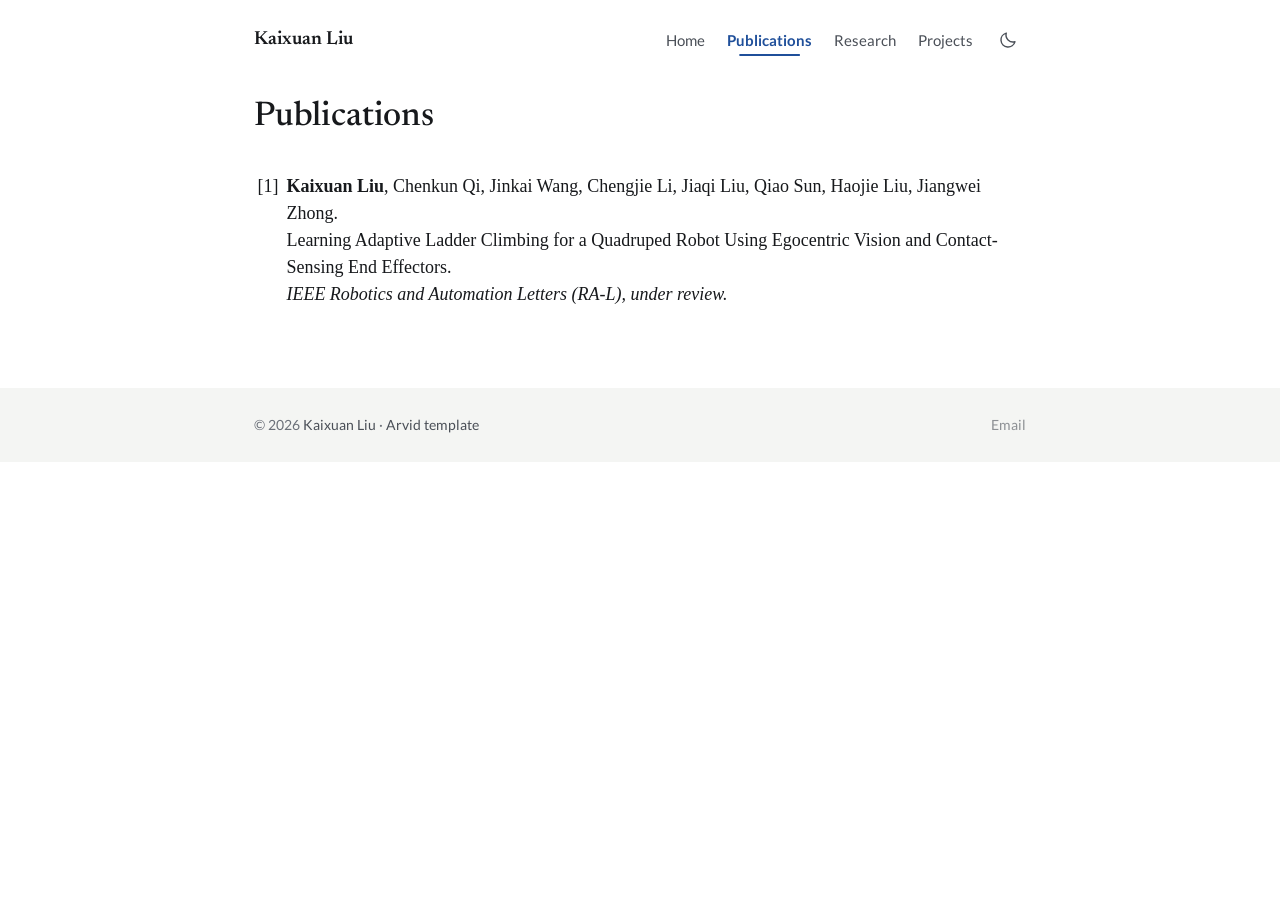
==== publications.html @ 8ef98262 "init" ====
<!doctype html>
<html lang="en">
<head>
<meta charset="utf-8"/>
<meta content="width=device-width, initial-scale=1" name="viewport"/>
<meta content="Publications by Kaixuan Liu in robot learning and robotics." name="description"/>
<meta content="#ffffff" name="theme-color"/>
<title>Publications | Kaixuan Liu</title>
<link href="resources/favicon.svg" rel="icon" type="image/svg+xml"/>
<link href="resources/stylesheet.css" rel="stylesheet"/>
<link href="resources/shared-styles.css" rel="stylesheet"/>
<link href="resources/site-styles.css" rel="stylesheet"/>
<link href="resources/content-only.css" rel="stylesheet"/>
</head>
<body>
<a class="skip-link" href="#main-content">Skip to main content</a>
<header class="site-header">
<a class="site-name" href="homepage.html">Kaixuan Liu</a>
<nav aria-label="Main navigation" class="nav-buttons"><a class="nav-button" href="homepage.html">Home</a><a class="nav-button" href="publications.html" aria-current="page">Publications</a><a class="nav-button" href="research.html">Research</a><a class="nav-button" href="projects.html">Projects</a>

<button aria-label="Switch to dark mode" aria-pressed="false" class="theme-toggle" id="theme-toggle" type="button"><svg aria-hidden="true" height="20" viewbox="0 0 24 24" width="20"><path d="M20.3 14.1A8.5 8.5 0 0 1 9.9 3.7 8.5 8.5 0 1 0 20.3 14.1Z" fill="none" stroke="currentColor" stroke-linecap="round" stroke-linejoin="round" stroke-width="1.7"></path></svg></button>
</nav>
</header>
<main class="page-shell main-content-wrapper" id="main-content">
<h1 class="page-title" id="publications-title">Publications</h1>
<section class="cv-content cv-section" id="publications" aria-labelledby="publications-title">
<ol class="cv-publications">
<li id="ladder-publication"><strong>Kaixuan Liu</strong>, Chenkun Qi, Jinkai Wang, Chengjie Li, Jiaqi Liu, Qiao Sun, Haojie Liu, Jiangwei Zhong.<br>
Learning Adaptive Ladder Climbing for a Quadruped Robot Using Egocentric Vision and Contact-Sensing End Effectors.<br>
<em>IEEE Robotics and Automation Letters (RA-L), under review.</em></li>
</ol>
</section>
</main>
<footer class="site-footer"><div class="page-shell-footer"><p class="footer-copyright">© 2026 <a href="homepage.html">Kaixuan Liu</a> · <a href="https://github.com/Arvid-pku/Academic-Homepage-Template">Arvid template</a></p><p class="footer-social"><a href="mailto:kentliukx@sjtu.edu.cn">Email</a></p></div></footer>
<script src="resources/site.js"></script>
</body>
</html>
---- resources/stylesheet.css ----
/* Newsreader (latin, variable weight): display face for names and titles. */
@font-face {
  font-family: 'Newsreader';
  font-style: normal;
  font-weight: 500 600;
  font-display: swap;
  src: url(fonts/newsreader-latin.woff2) format('woff2');
  unicode-range: U+0000-00FF, U+0131, U+0152-0153, U+02BB-02BC, U+02C6, U+02DA, U+02DC, U+0304, U+0308, U+0329, U+2000-206F, U+20AC, U+2122, U+2191, U+2193, U+2212, U+2215, U+FEFF, U+FFFD;
}
/* latin-ext */

/* latin */

/* latin-ext */

/* latin */

/* latin-ext */

/* latin */
@font-face {
  font-family: 'Lato';
  font-style: normal;
  font-weight: 400;
  font-display: swap;
  src: local('Lato Regular'), local('Lato-Regular'), url(fonts/S6uyw4BMUTPHjx4wXiWtFCc.woff2) format('woff2');
  unicode-range: U+0000-00FF, U+0131, U+0152-0153, U+02BB-02BC, U+02C6, U+02DA, U+02DC, U+2000-206F, U+2074, U+20AC, U+2122, U+2191, U+2193, U+2212, U+2215, U+FEFF, U+FFFD;
}
/* latin-ext */

/* latin */
@font-face {
  font-family: 'Lato';
  font-style: normal;
  font-weight: 700;
  font-display: swap;
  src: local('Lato Bold'), local('Lato-Bold'), url(fonts/S6u9w4BMUTPHh6UVSwiPGQ3q5d0.woff2) format('woff2');
  unicode-range: U+0000-00FF, U+0131, U+0152-0153, U+02BB-02BC, U+02C6, U+02DA, U+02DC, U+2000-206F, U+2074, U+20AC, U+2122, U+2191, U+2193, U+2212, U+2215, U+FEFF, U+FFFD;
}

:root {
  --primary-color: #1f4f9a;
  --secondary-color: #163b75;
  --text-color: #17191c;
  --text-muted: #4a4f57;
  --text-faint: #6b7079;
  --tint-bg: #f4f5f3;
  --serif: 'Newsreader', Georgia, 'PingFang SC', 'Hiragino Sans GB', 'Microsoft YaHei', 'Noto Sans CJK SC', 'Noto Sans SC', serif;
  --bg-color: #FFFFFF;
  --border-color: #bbb;
  --sidebar-bg: #FFFFFF;
  --section-bg: #FFFFFF;
  --hover-bg: rgba(31, 79, 154, 0.07);
  --shadow-color: rgba(0, 0, 0, 0.1);
  --placeholder-bg: #f5f5f5;
  --placeholder-text: #666;
}

/* Dark mode colors */
[data-theme="dark"] {
  --primary-color: #8fb3ef;
  --secondary-color: #b5cdf5;
  --text-color: #e4e5e7;
  --text-muted: #b3b7be;
  --text-faint: #8b9099;
  --tint-bg: #2a2b2e;
  --bg-color: #1F1F1F;
  --border-color: #4A4A4A;
  --sidebar-bg: #2A2A2A;
  --section-bg: #252525;
  --hover-bg: rgba(143, 179, 239, 0.12);
  --shadow-color: rgba(0, 0, 0, 0.2);
  --placeholder-bg: #333333;
  --placeholder-text: #B8B8B8;
}

/* Ensure body background changes in dark mode */
[data-theme="dark"] body {
  background-color: var(--bg-color) !important;
}

/* Fix profile photo background in dark mode */
[data-theme="dark"] .profile-photo {
  background-color: transparent !important;
  border-color: var(--border-color);
}

/* Ensure main content has proper background in dark mode */
[data-theme="dark"] #main-content {
  background-color: var(--bg-color);
}

/* Fix table backgrounds in dark mode */
[data-theme="dark"] table {
  background-color: var(--bg-color) !important;
}

/* Remove section background styling for cleaner look */

/* Fix highlight color in dark mode */
[data-theme="dark"] span.highlight {
  background-color: #3a3a00;
  color: #ffff80;
}

/* Fix venue colors in dark mode */
[data-theme="dark"] .venue {
  color: var(--primary-color);
}

/* Fix paper rest color in dark mode */
[data-theme="dark"] .paper_rest {
  color: var(--text-color);
}

/* Global styles */
body {
  font-family: 'Lato', Verdana, Helvetica, sans-serif;
  font-size: 16px;
  line-height: 1.6;
  color: var(--text-color);
  background-color: var(--bg-color);
  margin: 0;
  padding: 0;
}

p, strong, td, th, tr {
  font-family: 'Lato', Verdana, Helvetica, sans-serif;
  font-size: inherit;
  color: var(--text-color);
}

a {
  font-family: 'Lato', Verdana, Helvetica, sans-serif;
  font-size: inherit;
  color: var(--primary-color);
  text-decoration: none;
  transition: color 0.2s ease;
}

a:focus, a:hover {
  color: var(--secondary-color);
  text-decoration: underline;
  text-underline-offset: 3px;
  text-decoration-thickness: 1px;
}


/* Publication styles */
.papertitle {
  font-family: 'Lato', Verdana, Helvetica, sans-serif;
  font-size: 16px;
  font-weight: 600;
  color: #1a1a1a;
  margin-bottom: 1px;
}

[data-theme="dark"] .papertitle {
  color: var(--text-color);
}

.venue {
  color: #9ca3af;
}

.paper_rest {
  font-size: 14px;
  color: #6b7280;
  line-height: 1.4;
  margin-bottom: 2px;
}

[data-theme="dark"] .paper_rest {
  color: #b8b8b8;
}

.paper_bottom_space {
  margin-bottom: 4px;
}

/* Image styles */
.one {
  width: 160px;
  height: 160px;
  position: relative;
}

.two {
  width: 160px;
  height: 160px;
  position: absolute;
  transition: opacity .2s ease-in-out;
  -moz-transition: opacity .2s ease-in-out;
  -webkit-transition: opacity .2s ease-in-out;
}

.fade {
  transition: opacity .2s ease-in-out;
  -moz-transition: opacity .2s ease-in-out;
  -webkit-transition: opacity .2s ease-in-out;
}

span.highlight {
  background-color: #ffffd0;
}

/* Main Content */
#main-content {
  max-width: 820px;
  margin: 0 auto;
  padding: 0 24px;
  box-sizing: border-box;
}

/* Smooth scrolling for the entire page */
html {
  scroll-behavior: smooth;
}

/* Enhanced hover effects for links */
a {
  transition: color 0.2s ease;
}



/* Section spacing */




/* Focus styles for accessibility */
a:focus, button:focus {
  outline: 2px solid var(--primary-color);
  outline-offset: 2px;
}

/* Skip to main content link (hidden by default) */
.skip-link {
  position: absolute;
  top: -40px;
  left: 6px;
  background: var(--primary-color);
  color: white;
  padding: 8px;
  text-decoration: none;
  z-index: 1000;
  border-radius: 4px;
}

.skip-link:focus {
  top: 6px;
}

/* Scroll progress indicator */
.scroll-progress {
  position: fixed;
  top: 0;
  left: 0;
  width: 0%;
  height: 3px;
  background: linear-gradient(to right, var(--primary-color), var(--secondary-color));
  z-index: 1000;
  transition: width 0.1s ease;
}

/* Loading animation for lazy content */
@keyframes pulse {
  0% { opacity: 1; }
  50% { opacity: 0.7; }
  100% { opacity: 1; }
}

.loading {
  animation: pulse 1.5s ease-in-out infinite;
}


/* Responsive Design */
@media screen and (max-width: 768px) {
  /* Adjust text centering for mobile */
  .profile-photo + div p[style*="text-align:center"] {
    text-align: center !important;
    margin-left: 0 !important;
  }

  /* Make map container responsive */
  #map-container {
    width: 120px !important;
    height: 120px !important;
    margin: 0 auto;
  }
}

@media screen and (max-width: 480px) {
  .papertitle {
    font-size: 16px;
  }

  .paper_rest {
    font-size: 14px;
  }

  /* Stack honors and map vertically on very small screens */
  .honors-map-container {
    display: block !important;
  }

  .honors-map-container td {
    display: block !important;
    width: 100% !important;
    text-align: left !important;
  }

  #map-container {
    margin: 20px auto 0 !important;
    text-align: center;
  }
}

/* Print styles */
@media print {
  a {
    color: var(--text-color);
    text-decoration: underline;
  }
}
---- resources/shared-styles.css ----
/**
 * Shared Styles for All Pages
 * Contains navigation, layout, and common component styles
 */

/* Navigation Styles */
.page-shell {
  max-width: 820px;
  margin: 0 auto;
  padding: 32px 24px 48px;
}

.page-shell-footer {
  max-width: 820px;
  margin: 0 auto;
  padding: 0 24px;
}

.page-shell-footer-wide {
  max-width: 1200px;
  padding: 0 20px;
}

.nav-buttons {
  display: flex;
  justify-content: flex-end;
  align-items: center;
  gap: 18px;
  padding: 20px 35px;
  flex-wrap: wrap;
}

.nav-button {
  display: inline-block;
  padding: 6px 12px;
  background-color: transparent;
  color: var(--primary-color);
  font-weight: 500;
  font-size: 14px;
  transition: all 0.25s ease;
  text-align: center;
  border: none;
  border-radius: 4px;
}

.nav-button:hover {
  color: var(--secondary-color);
  background-color: var(--hover-bg);
}

/* Theme Toggle Button - Sun/Moon Icons */
.theme-toggle {
  background: transparent;
  border: none;
  border-radius: 8px;
  width: 36px;
  height: 36px;
  cursor: pointer;
  display: flex;
  align-items: center;
  justify-content: center;
  transition: all 0.2s ease;
  color: var(--text-color);
  padding: 6px;
}

.theme-toggle:hover {
  background-color: var(--hover-bg);
  color: var(--secondary-color);
}

.theme-toggle:focus {
  outline: 2px solid var(--primary-color);
  outline-offset: 2px;
}

.theme-toggle svg {
  width: 20px;
  height: 20px;
}

/* Navigation Active State */
.nav-button[aria-current="page"] {
  color: var(--secondary-color);
  font-weight: 600;
  position: relative;
}

.nav-button[aria-current="page"]::after {
  content: '';
  position: absolute;
  bottom: 2px;
  left: 50%;
  transform: translateX(-50%);
  width: 60%;
  height: 2px;
  background-color: var(--secondary-color);
  border-radius: 1px;
}

/* Main Content Layout - Only applies to pages without specific overrides */

/* List Spacing */
.section-spacing ul,
.section-spacing ul.publication-list,
td ul {
  margin-top: 0px !important;
  margin-bottom: 0px !important;
}

.section-spacing li,
.section-spacing ul li,
td li,
td ul li,
li {
  margin-bottom: 8px !important;
  margin-top: 0px !important;
  padding-bottom: 0px !important;
  padding-top: 0px !important;
}

.publication-list li,
ul.publication-list li {
  margin-bottom: 12px !important;
  margin-top: 0px !important;
  padding-bottom: 0px !important;
  padding-top: 0px !important;
}

li p {
  margin: 0px !important;
  padding: 0px !important;
}

/* Publication Styles - Consistent indentation */
.publication-list {
  list-style-type: none !important;
  padding-left: 0 !important;
  margin: 0 0 20px 0 !important;
}

/* Ensure all lists have consistent indentation */
ul, ol {
  list-style-type: none !important;
  padding-left: 0 !important;
  margin: 0 0 20px 0 !important;
}

/* Override any specific list variations */
#projects-list, #research-experience-list, #academic-services-list, #teaching-list, #honors-list {
  list-style-type: none !important;
  padding-left: 0 !important;
  margin: 0 0 20px 0 !important;
}

/* Ensure all content inside main-content-wrapper is properly aligned */
.main-content-wrapper > * {
  box-sizing: border-box;
}

.publication-list li {
  margin-bottom: 16px;
}

.papertitle {
  margin-bottom: 6px;
}

.new-badge {
  color: #6b7280;
  font-size: 12px;
  font-weight: 600;
  letter-spacing: 0.04em;
  text-transform: uppercase;
  margin-right: 8px;
}

[data-theme="dark"] .new-badge {
  color: #9ca3af;
}

.paper_rest {
  margin-bottom: 6px;
}

.paper-venue {
  color: #9ca3af;
}

[data-theme="dark"] .paper-venue {
  color: #888;
}

.paper-links {
  font-size: 16px;
}

.paper-links a {
  color: var(--primary-color);
  font-weight: 400;
  transition: color 0.2s ease;
}

.paper-links a:hover,
.paper-links a:focus-visible {
  color: var(--secondary-color);
  outline: none;
}

.paper-links a:focus {
  outline: none;
}

.detail-container,
.abstract-container,
.citation-container {
  margin-top: 12px;
}

.abstract-toggle,
.citation-toggle {
  display: inline;
  padding: 0;
  margin: 0;
  font-size: 16px;
  font-family: inherit;
  font-weight: 400;
  color: var(--primary-color);
  background: none;
  border: none;
  cursor: pointer;
  text-decoration: none;
  transition: color 0.2s ease;
}

.abstract-toggle:hover,
.abstract-toggle:focus-visible,
.citation-toggle:hover,
.citation-toggle:focus-visible {
  color: var(--secondary-color);
}

.abstract-toggle:focus,
.citation-toggle:focus {
  outline: none;
}

.abstract-toggle[aria-expanded="true"],
.citation-toggle[aria-expanded="true"] {
  color: var(--secondary-color);
}

.detail-content {
  margin-top: 10px;
  padding: 0;
  border: none;
  background: transparent;
  box-shadow: none;
  line-height: 1.6;
  font-size: 16px;
}

.detail-content p {
  margin: 0 0 10px 0;
}

.detail-content p:last-child {
  margin-bottom: 0;
}

.detail-content pre {
  margin: 0;
  padding: 12px 14px;
  background-color: var(--section-bg);
  border: 1px solid var(--border-color);
  border-radius: 6px;
  font-size: 13px;
  overflow: auto;
}

/* Page Title Styles */
.page-title {
  text-align: left;
  font-size: 24px;
  font-weight: 700;
  margin-bottom: 24px;
  color: #1a1a1a;
}

/* Responsive Design */
@media screen and (max-width: 1315px) {
  .nav-buttons {
    justify-content: center;
    gap: 12px 16px;
    padding: 12px 16px;
  }

  .nav-button {
    display: inline-flex;
    align-items: center;
    justify-content: center;
    padding: 8px 14px;
    font-size: 16px;
  }

  .theme-toggle {
    order: -1; /* Move theme toggle to the left */
  }

  .main-content-wrapper:not(.page-shell) {
    padding: 0 15px;
  }
}

@media screen and (max-width: 768px) {
  .page-shell {
    padding: 24px 16px 40px;
  }

  .page-shell-footer {
    padding: 0 16px;
  }

  .page-shell-footer-wide {
    padding: 0 10px;
  }
}

@media screen and (max-width: 600px) {
  .theme-toggle {
    width: 32px;
    height: 32px;
  }

  .theme-toggle svg {
    width: 18px;
    height: 18px;
  }
}

/* Back to Top Button */
.back-to-top {
  position: fixed;
  bottom: 30px;
  right: 30px;
  width: 44px;
  height: 44px;
  background-color: var(--primary-color);
  color: white;
  border: none;
  border-radius: 50%;
  cursor: pointer;
  display: flex;
  align-items: center;
  justify-content: center;
  opacity: 0;
  visibility: hidden;
  transition: all 0.3s ease;
  box-shadow: 0 2px 10px rgba(0, 0, 0, 0.2);
  z-index: 999;
}

.back-to-top.visible {
  opacity: 1;
  visibility: visible;
}

.back-to-top:hover {
  background-color: var(--secondary-color);
  transform: translateY(-3px);
  box-shadow: 0 4px 15px rgba(0, 0, 0, 0.3);
}

.back-to-top svg {
  width: 20px;
  height: 20px;
}

/* Enhanced Footer - Refined styling with subtle hover effects */
.site-footer {
  border-top: 1px solid var(--border-color);
  margin-top: 40px;
  padding: 30px 20px;
  text-align: center;
}

.footer-social {
  display: flex;
  justify-content: center;
  gap: 24px;
  margin-bottom: 18px;
}

.footer-social a {
  color: var(--text-color);
  opacity: 0.6;
  transition: all 0.3s ease;
}

.footer-social a:hover {
  color: var(--primary-color);
  opacity: 1;
  transform: translateY(-2px);
}

.footer-social svg {
  width: 22px;
  height: 22px;
}

.footer-copyright {
  font-size: 13px;
  color: var(--text-color);
  opacity: 0.6;
  margin: 0;
}

@media screen and (max-width: 600px) {
  .back-to-top {
    bottom: 20px;
    right: 20px;
    width: 40px;
    height: 40px;
  }

  .footer-social {
    gap: 15px;
  }

  .footer-social svg {
    width: 20px;
    height: 20px;
  }
}
---- resources/site-styles.css ----
* { box-sizing: border-box; }
.project-full { margin-bottom: 40px; scroll-margin-top: 24px; }
.project-full figure { margin: 20px 0; }
.project-full img { width: 100%; height: auto; }
.project-gallery { display: grid; grid-template-columns: 1fr 1fr; gap: 16px; }
.project-gallery figure:first-child { grid-column: 1 / -1; }
figcaption, .meta { font-size: 13px; color: var(--text-color); opacity: .8; }
.resource-links { display: flex; flex-wrap: wrap; gap: 8px 16px; margin: 16px 0; }
.pdf-preview { width: 100%; height: 650px; border: 1px solid var(--border-color); }
.pdf-preview.slides { height: auto; aspect-ratio: 16 / 9; }
pre { overflow-x: auto; white-space: pre-wrap; overflow-wrap: anywhere; }
.paper-links { overflow-wrap: anywhere; }
[hidden] { display: none !important; }
.blog-body { line-height: 1.8; overflow-wrap: anywhere; }
.blog-body img { max-width: 100%; }
.blog-body mjx-container[display="true"] { overflow-x: auto; overflow-y: hidden; padding: 8px 0; max-width: 100%; }
@media (max-width: 600px) { .project-gallery { grid-template-columns: 1fr; } .pdf-preview { height: 480px; } }
@media (prefers-reduced-motion: reduce) { * { scroll-behavior: auto !important; transition: none !important; } }
/* Long inline equations can scroll without widening the page. */
.blog-body mjx-container:not([display="true"]) { display: inline-block; max-width: 100%; overflow-x: auto; overflow-y: hidden; vertical-align: middle; }


/* ---------- Shared header, type and footer ---------- */
.page-title, h1, h2, .project-full h2 { font-family: var(--serif); font-weight: 500; color: var(--text-color); letter-spacing: -0.005em; }
.page-title { font-size: 34px; line-height: 1.15; margin: 0 0 28px; }
.papertitle { font-family: var(--serif); font-size: 19px; font-weight: 600; line-height: 1.35; color: var(--text-color); }
.paper_rest { color: var(--text-muted); }

.site-header { max-width: 820px; margin: 0 auto; padding: 22px 24px 0; display: flex; align-items: center; justify-content: space-between; gap: 24px; }
.site-name { font-family: var(--serif); font-size: 19px; font-weight: 600; color: var(--text-color); white-space: nowrap; }
.site-name:hover, .site-name:focus { color: var(--text-color); text-decoration: none; }
.site-header .nav-buttons { padding: 0; gap: 4px; justify-content: flex-end; flex-wrap: nowrap; }
.site-header .nav-button { color: var(--text-muted); font-size: 15px; font-weight: 400; padding: 6px 9px; }
.site-header .nav-button:hover, .site-header .nav-button:focus { color: var(--text-color); text-decoration: none; }
.site-header .nav-button[aria-current="page"] { color: var(--text-color); font-weight: 700; }
.site-header .theme-toggle { order: 0; margin-left: 4px; color: var(--text-muted); }
.site-header .theme-toggle:hover { color: var(--text-color); }

.site-footer { margin-top: 80px; padding: 26px 0; border-top: 0; background: var(--tint-bg); text-align: left; }
.site-footer > div { padding: 0 24px; display: flex; flex-wrap: wrap; justify-content: space-between; gap: 6px 24px; }
.footer-copyright, .footer-social { margin: 0; font-size: 14px; color: var(--text-faint); opacity: 1; display: block; }
.site-footer a { color: var(--text-muted); }

@media (max-width: 768px) {
  .site-header { display: block; padding: 16px 24px 0; }
  .site-header .nav-buttons { margin: 8px -24px 0; padding: 0 24px; overflow-x: auto; scrollbar-width: none; justify-content: flex-start; gap: 2px; }
  .site-header .nav-buttons::-webkit-scrollbar { display: none; }
  .site-header .nav-button { padding: 6px 8px; font-size: 15px; flex-shrink: 0; }
  .site-header .nav-button:first-child { padding-left: 0; }
  .site-header .theme-toggle { order: 0; flex-shrink: 0; transform: none; }
  .page-title { font-size: 28px; }
}

/* ---------- Homepage ---------- */
.profile-section { display: grid; grid-template-columns: minmax(0, 1fr) 190px; gap: 44px; align-items: start; margin: 0; }
.profile-text .name { font-family: var(--serif); font-size: 46px; font-weight: 500; line-height: 1.1; letter-spacing: -0.01em; color: var(--text-color); margin: 0 0 22px; text-align: left; }
.name-zh { font-family: 'Lato', Verdana, Helvetica, sans-serif; font-size: 26px; font-weight: 400; color: var(--text-faint); letter-spacing: 0.02em; margin-left: 6px; }
.profile-text .bio { font-size: 17px; line-height: 1.65; color: var(--text-muted); margin: 0 0 14px; }
.profile-text .bio strong { color: var(--text-color); }
.profile-links { display: flex; flex-wrap: wrap; gap: 6px 22px; margin-top: 20px; text-align: left; }
.profile-links a { font-weight: 700; color: var(--primary-color); }
.profile-photo { width: 190px; height: auto !important; aspect-ratio: 1; object-fit: cover; border: 0; border-radius: 6px; margin: 6px 0 0; }

.homepage-section { margin: 0; padding-top: 64px; }
.homepage-section h2 { font-family: var(--serif); font-size: 25px; font-weight: 500; text-transform: none; letter-spacing: 0; color: var(--text-color); margin: 0 0 20px; padding: 0; border: 0; }
.homepage-section h3 { margin: 0; }

.news-list li { display: grid; grid-template-columns: 92px minmax(0, 1fr); gap: 16px; color: var(--text-muted); margin-bottom: 6px !important; }
.news-date { width: auto; font-weight: 400; font-size: 15px; color: var(--text-faint); font-variant-numeric: tabular-nums; padding-top: 1px; }
.news-list strong { color: var(--text-color); }
.news-list a strong { color: inherit; }
.news-toggle, .view-all { display: inline-block; margin-top: 14px; padding: 0; background: none; border: 0; font: 700 15px 'Lato', Verdana, Helvetica, sans-serif; color: var(--primary-color); cursor: pointer; text-decoration: none; }
.news-toggle:hover, .view-all:hover { color: var(--secondary-color); text-decoration: underline; text-underline-offset: 3px; }

.homepage-section .publication-list { list-style: none !important; padding-left: 0 !important; margin: 0; }
#selected-papers-list > .selected-entry { display: grid; grid-template-columns: 300px minmax(0, 1fr); gap: 28px; align-items: start; margin: 0 0 40px !important; padding: 0 !important; }
.selected-entry-thumbnail { position: relative; display: block; overflow: hidden; border-radius: 6px; background: var(--tint-bg); aspect-ratio: 4 / 3; }
.selected-entry-thumbnail img, .selected-entry-thumbnail video { position: absolute; inset: 0; width: 100%; height: 100%; max-height: none; object-fit: cover; }
.selected-entry-thumbnail video { opacity: 0; transition: opacity .25s ease; }
.selected-entry-thumbnail.playing video { opacity: 1; }
/* Paper teasers are wide figures: show them whole, centred in one shared 2:1 frame so the three line up. */
#selected-papers-list .selected-entry-thumbnail { aspect-ratio: 2 / 1; background: #fff; border: 1px solid var(--border-color, rgba(0,0,0,.08)); }
#selected-papers-list .selected-entry-thumbnail img { object-fit: contain; }
.selected-entry-body { min-width: 0; }
#selected-papers-list .papertitle { margin: 0 0 6px; }
#selected-papers-list .papertitle a { color: var(--text-color); }
.paper-venue { margin: 0 0 6px; font-size: 15px; color: var(--text-faint); }
.paper-venue strong { color: var(--text-color); }
#selected-papers-list .paper_rest { font-size: 15px; line-height: 1.55; margin: 0 0 10px; color: var(--text-muted); }
#selected-papers-list .paper_rest strong { color: var(--text-color); }
.paper-note { display: block; font-size: 14px; color: var(--text-faint); }
.authors-toggle { padding: 0; background: none; border: 0; font: inherit; color: var(--primary-color); cursor: pointer; }
#selected-papers-list .paper-links { display: flex; flex-wrap: wrap; align-items: baseline; gap: 4px 18px; font-size: 15px; font-weight: 700; }
#selected-papers-list .paper-links .detail-toggle { padding: 0; background: none; border: 0; font: inherit; color: var(--primary-color); cursor: pointer; }
.paper-more summary { cursor: pointer; color: var(--text-faint); font-weight: 400; list-style: none; }
.paper-more summary::-webkit-details-marker { display: none; }
.paper-more[open] summary { color: var(--text-color); }
.paper-more span { display: inline-flex; flex-wrap: wrap; gap: 4px 14px; margin-left: 12px; }
#selected-papers-list .detail-content { margin-top: 12px; font-size: 15px; color: var(--text-muted); }

.homepage-section #projects-list { display: grid; grid-template-columns: 1fr 1fr; gap: 28px; list-style: none; padding: 0; margin: 0; }
.homepage-section #projects-list > .selected-entry { display: block; margin: 0 !important; }
#projects-list .selected-entry-thumbnail { aspect-ratio: 3 / 2; margin-bottom: 14px; }
#projects-list h3 { font-family: var(--serif); font-size: 19px; font-weight: 600; line-height: 1.3; margin: 0 0 4px; }
#projects-list h3 a { color: var(--text-color); }
#projects-list p { margin: 0; font-size: 15.5px; color: var(--text-muted); }

.experience-item { display: grid; grid-template-columns: 44px minmax(0, 1fr) auto; gap: 18px; align-items: start; margin: 0; padding: 10px 0; }
.experience-logo { display: block; }
.experience-logo img { display: block; width: 44px; height: 44px; object-fit: contain; border-radius: 8px; }
.experience-content h3 { font-family: 'Lato', Verdana, Helvetica, sans-serif; font-size: 16px; font-weight: 700; margin: 0; color: var(--text-color); }
.experience-content p { margin: 0; font-size: 15.5px; color: var(--text-muted); }
.experience-period { margin: 0; font-size: 15px; color: var(--text-faint); font-variant-numeric: tabular-nums; white-space: nowrap; }

@media (max-width: 768px) {
  .profile-section { display: flex; flex-direction: column-reverse; align-items: flex-start; gap: 20px; margin-top: 0; }
  .profile-photo { width: 112px; margin: 0; }
  .profile-text .name { font-size: 36px; text-align: left; }
  .name-zh { display: block; margin: 6px 0 0; font-size: 20px; }
  .profile-links { justify-content: flex-start; }
  .homepage-section { padding-top: 52px; }
}
@media (max-width: 600px) {
  .news-list li { grid-template-columns: 78px minmax(0, 1fr); gap: 10px; }
  #selected-papers-list > .selected-entry { grid-template-columns: minmax(0, 1fr); gap: 14px; }
  .homepage-section #projects-list { grid-template-columns: minmax(0, 1fr); gap: 32px; }
  .experience-item { grid-template-columns: 40px minmax(0, 1fr); gap: 14px; }
  .experience-logo img { width: 40px; height: 40px; }
  .experience-period { grid-column: 2; margin-top: -6px; }
}
/* Links inherit the serif of their heading; the global `a` rule would reset them to Lato. */
.papertitle a, #projects-list h3 a { font-family: inherit; }
#selected-papers-list .paper-links a { font-weight: 700; }
#selected-papers-list > .selected-entry:last-child { margin-bottom: 0 !important; }
#main-content.page-shell { padding-top: 40px; }
@media (max-width: 768px) { #main-content.page-shell { padding-top: 28px; } }
---- resources/content-only.css ----
/* Shared refinements for the homepage and its static subpages. */
.skip-link { top: 8px; transform: translateY(-200%); }
.skip-link:focus { top: 8px; transform: translateY(0); }
.profile-eyebrow { margin: 0 0 14px; color: var(--primary-color); font-size: 14px; line-height: 1.5; }
.profile-links { align-items: center; gap: 12px 20px; }
.profile-links a { overflow-wrap: anywhere; }
.profile-links .cv-link { border: 1px solid var(--primary-color); border-radius: 5px; padding: 6px 12px; }
.cv-link span { font-size: 14px; font-weight: 400; }
.profile-photo { object-position: center 23%; }
.site-header .nav-button[aria-current="page"] { color: var(--primary-color); }
.site-header .nav-button[aria-current="page"]::after { background-color: var(--primary-color); }
.homepage-section, .cv-project, .cv-research-group { scroll-margin-top: 24px; }

/* The CV's original hierarchy, bullets, dates, and emphasis. */
.cv-content { font-family: 'Times New Roman', Times, serif; font-size: 18px; line-height: 1.5; }
.cv-content p, .cv-content strong, .cv-content a { font-family: inherit; }
.cv-content strong { color: inherit; }
.cv-section { margin-top: 36px; }
.cv-section-title { font-family: inherit; font-variant: small-caps; font-size: 23px; font-weight: 700; border-bottom: 1px solid var(--border-color); margin: 0 0 16px; padding-bottom: 4px; }
.cv-organization { font-family: inherit; font-size: 18px; font-weight: 700; margin: 0; }
.cv-role { margin: 0 0 12px; }
.cv-project { margin: 0 0 36px 20px; }
.cv-project-heading { display: flex; align-items: baseline; justify-content: space-between; gap: 20px; }
.cv-project-heading h4 { font-family: inherit; font-size: 18px; font-weight: 700; margin: 0; }
.cv-date { flex-shrink: 0; white-space: nowrap; margin: 0; font-size: 16px; font-variant-numeric: tabular-nums; }
.cv-bullets { list-style: disc !important; padding-left: 1.1em !important; margin: 4px 0 16px !important; }
.cv-bullets li { margin: 0 0 4px !important; padding: 0 !important; }
.cv-project-image { margin: 20px 0 0; max-width: 480px; }
.cv-project-image img { display: block; width: 100%; height: auto; }
.cv-project-image a { display: block; }
.cv-project-image.teleoperation-image { max-width: 360px; background: white; border-radius: 6px; }
.cv-publications { counter-reset: publication; padding-left: 1.8em !important; margin: 0 !important; }
.cv-publications li { position: relative; counter-increment: publication; }
.cv-publications li::before { content: '[' counter(publication) ']'; position: absolute; right: calc(100% + 8px); }

/* Background information retained from the original homepage. */
.education-heading { display: flex; justify-content: space-between; gap: 16px; }
.education-heading h3 { font-size: 18px; }
.education-heading p { margin: 4px 0 0; color: var(--text-muted); }
.education-heading .experience-period { color: var(--text-faint); }
.education-degree { margin: 14px 0 24px; color: var(--text-muted); }
.skills-list { margin: 0; }
.skills-list > div { display: grid; grid-template-columns: 180px minmax(0, 1fr); gap: 20px; padding: 12px 0; border-bottom: 1px solid var(--border-color); }
.skills-list dt { font-weight: 700; }
.skills-list dd { margin: 0; color: var(--text-muted); }
.jiaoloong-photos { display: grid; grid-template-columns: 1fr 1fr; gap: 24px; margin-top: 28px; }
.jiaoloong-photos figure { margin: 0; min-width: 0; }
.jiaoloong-photos img { display: block; width: 100%; height: auto; border-radius: 6px; }
.jiaoloong-photos figcaption { margin-top: 9px; font-size: 14px; line-height: 1.55; color: var(--text-faint); }

@media (max-width: 768px) {
  .profile-section { display: grid; grid-template-columns: minmax(0, 1fr) 112px; gap: 24px; }
  .profile-text .name { font-size: 38px; }
}
@media (max-width: 600px) {
  .site-header .nav-buttons { flex-wrap: wrap; overflow: visible; margin: 8px 0 0; padding: 0; gap: 2px; }
  .site-header .nav-button { font-size: 14px; padding: 6px; }
  .profile-section { display: flex; flex-direction: column-reverse; }
  .profile-eyebrow { max-width: 280px; }
  .cv-project { margin-left: 0; }
  .cv-project-heading { flex-direction: column; gap: 2px; }
  .cv-content { font-size: 17px; }
  .jiaoloong-photos { grid-template-columns: 1fr; gap: 22px; }
  .education-heading { display: block; }
  .skills-list > div { grid-template-columns: 1fr; gap: 4px; }
}
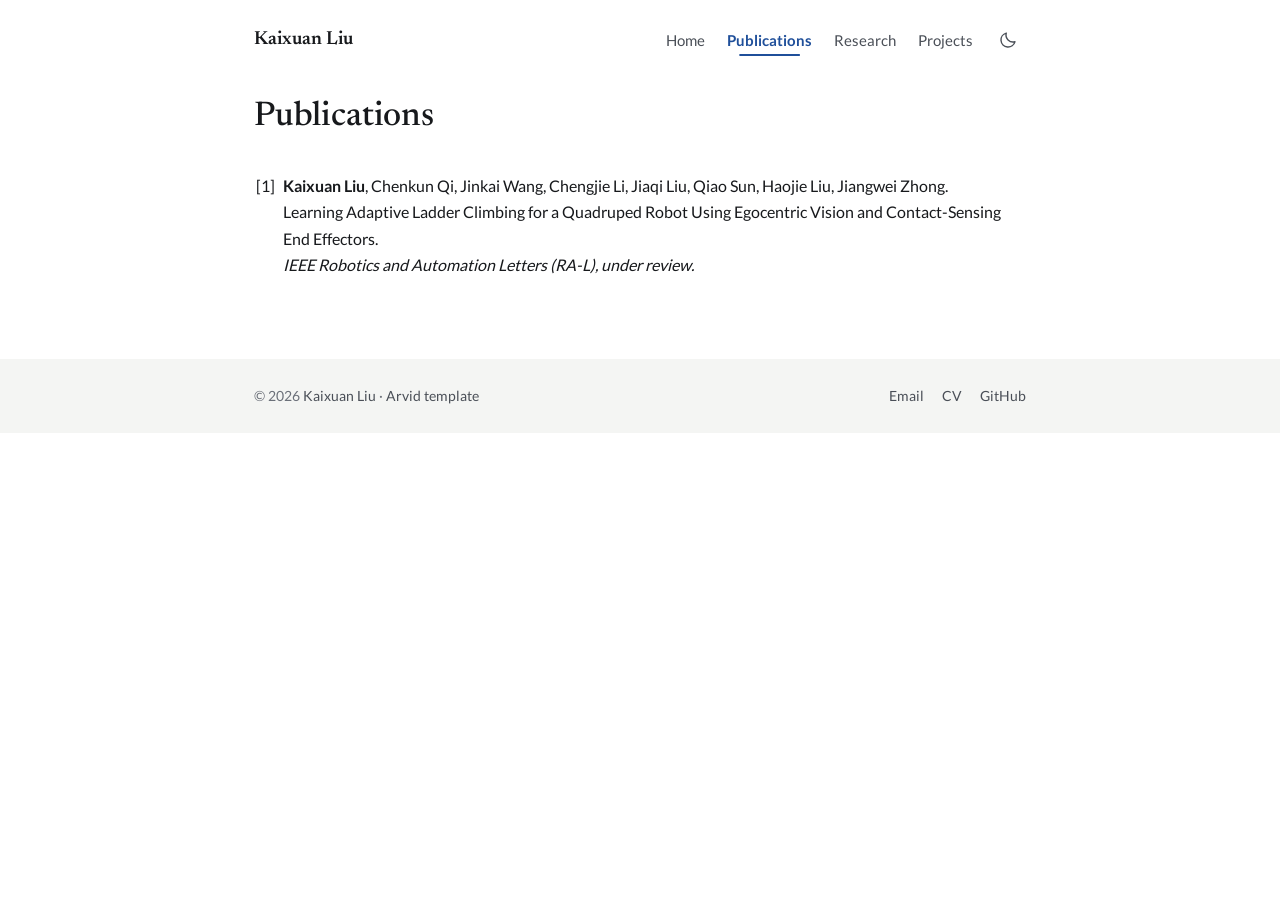
==== commit 37ef5f52: "update: v1" ====
--- a/publications.html
+++ b/publications.html
@@ -15,10 +15,10 @@
 <body>
 <a class="skip-link" href="#main-content">Skip to main content</a>
 <header class="site-header">
-<a class="site-name" href="homepage.html">Kaixuan Liu</a>
-<nav aria-label="Main navigation" class="nav-buttons"><a class="nav-button" href="homepage.html">Home</a><a class="nav-button" href="publications.html" aria-current="page">Publications</a><a class="nav-button" href="research.html">Research</a><a class="nav-button" href="projects.html">Projects</a>
+<a class="site-name" href="index.html">Kaixuan Liu</a>
+<nav aria-label="Main navigation" class="nav-buttons"><a class="nav-button" href="index.html">Home</a><a class="nav-button" href="publications.html" aria-current="page">Publications</a><a class="nav-button" href="research.html">Research</a><a class="nav-button" href="projects.html">Projects</a>
 
-<button aria-label="Switch to dark mode" aria-pressed="false" class="theme-toggle" id="theme-toggle" type="button"><svg aria-hidden="true" height="20" viewbox="0 0 24 24" width="20"><path d="M20.3 14.1A8.5 8.5 0 0 1 9.9 3.7 8.5 8.5 0 1 0 20.3 14.1Z" fill="none" stroke="currentColor" stroke-linecap="round" stroke-linejoin="round" stroke-width="1.7"></path></svg></button>
+<button aria-label="Switch to dark mode" aria-pressed="false" class="theme-toggle" id="theme-toggle" type="button"><svg aria-hidden="true" height="20" viewBox="0 0 24 24" width="20"><path d="M20.3 14.1A8.5 8.5 0 0 1 9.9 3.7 8.5 8.5 0 1 0 20.3 14.1Z" fill="none" stroke="currentColor" stroke-linecap="round" stroke-linejoin="round" stroke-width="1.7"></path></svg></button>
 </nav>
 </header>
 <main class="page-shell main-content-wrapper" id="main-content">
@@ -31,7 +31,7 @@
 </ol>
 </section>
 </main>
-<footer class="site-footer"><div class="page-shell-footer"><p class="footer-copyright">© 2026 <a href="homepage.html">Kaixuan Liu</a> · <a href="https://github.com/Arvid-pku/Academic-Homepage-Template">Arvid template</a></p><p class="footer-social"><a href="mailto:kentliukx@sjtu.edu.cn">Email</a></p></div></footer>
+<footer class="site-footer"><div class="page-shell-footer"><p class="footer-copyright">© 2026 <a href="index.html">Kaixuan Liu</a> · <a href="https://github.com/Arvid-pku/Academic-Homepage-Template">Arvid template</a></p><nav class="footer-social" aria-label="Footer links"><a href="mailto:kentliukx@sjtu.edu.cn">Email</a><a href="resources/Kaixuan_Liu_CV.pdf" download="Kaixuan_Liu_CV.pdf">CV</a><a href="https://github.com/kentliukx">GitHub</a></nav></div></footer>
 <script src="resources/site.js"></script>
 </body>
 </html>
--- a/resources/content-only.css
+++ b/resources/content-only.css
@@ -6,13 +6,25 @@
 .profile-links a { overflow-wrap: anywhere; }
 .profile-links .cv-link { border: 1px solid var(--primary-color); border-radius: 5px; padding: 6px 12px; }
 .cv-link span { font-size: 14px; font-weight: 400; }
-.profile-photo { object-position: center 23%; }
+.profile-photo { aspect-ratio: 5 / 6; object-position: center 18%; }
 .site-header .nav-button[aria-current="page"] { color: var(--primary-color); }
 .site-header .nav-button[aria-current="page"]::after { background-color: var(--primary-color); }
 .homepage-section, .cv-project, .cv-research-group { scroll-margin-top: 24px; }
+.experience-previews { display: grid; grid-template-columns: repeat(2, minmax(0, 1fr)); gap: 28px; }
+.experience-preview { display: block; min-width: 0; color: var(--text-color); }
+.experience-preview-image { aspect-ratio: 4 / 3; overflow: hidden; border-radius: 6px; background: white; }
+.experience-preview-image img { display: block; width: 100%; height: 100%; object-fit: cover; }
+.ladder-preview img { object-position: 80% 50%; transform: scale(1.4); transform-origin: 80% 50%; }
+.experience-previews .papertitle { margin: 14px 0 8px; }
+.experience-preview p { margin: 0; font-size: 16px; line-height: 1.65; color: var(--text-muted); }
+.experience-preview:hover, .experience-preview:focus-visible { text-decoration: none; }
+.experience-preview:hover .papertitle, .experience-preview:focus-visible .papertitle { color: var(--primary-color); text-decoration: underline; text-underline-offset: 3px; }
+.footer-social { display: flex; flex-wrap: wrap; justify-content: flex-start; align-items: center; gap: 18px; }
+.footer-social a { opacity: 1; }
+.footer-social a:hover { transform: none; }
 
 /* The CV's original hierarchy, bullets, dates, and emphasis. */
-.cv-content { font-family: 'Times New Roman', Times, serif; font-size: 18px; line-height: 1.5; }
+.cv-content { font-family: inherit; font-size: 1rem; line-height: 1.65; }
 .cv-content p, .cv-content strong, .cv-content a { font-family: inherit; }
 .cv-content strong { color: inherit; }
 .cv-section { margin-top: 36px; }
@@ -25,24 +37,41 @@
 .cv-date { flex-shrink: 0; white-space: nowrap; margin: 0; font-size: 16px; font-variant-numeric: tabular-nums; }
 .cv-bullets { list-style: disc !important; padding-left: 1.1em !important; margin: 4px 0 16px !important; }
 .cv-bullets li { margin: 0 0 4px !important; padding: 0 !important; }
+.cv-description { margin: 8px 0 16px; }
+.research-content .cv-project, .projects-content .cv-project { margin-left: 0; }
+.research-content .papertitle { margin: 0; }
+.projects-content > .papertitle { margin: 0 0 16px; }
+.research-content .cv-description, .projects-content .cv-description { color: var(--text-muted); line-height: 1.65; }
 .cv-project-image { margin: 20px 0 0; max-width: 480px; }
 .cv-project-image img { display: block; width: 100%; height: auto; }
 .cv-project-image a { display: block; }
+.cv-project-image figcaption { margin-top: 8px; font-size: 14px; line-height: 1.55; color: var(--text-faint); opacity: 1; }
+.research-gallery, .project-images { display: grid; grid-template-columns: repeat(2, minmax(0, 1fr)); gap: 24px; margin-top: 20px; }
+.research-gallery .cv-project-image, .project-images .cv-project-image { margin: 0; max-width: none; min-width: 0; }
+.research-gallery .cv-project-image a { aspect-ratio: 1800 / 1426; background: white; }
+.research-gallery .cv-project-image img { height: 100%; object-fit: contain; }
+.lego-gallery .cv-project-image img { aspect-ratio: 1 / 1; height: auto; object-fit: cover; object-position: center 65%; border-radius: 6px; }
 .cv-project-image.teleoperation-image { max-width: 360px; background: white; border-radius: 6px; }
 .cv-publications { counter-reset: publication; padding-left: 1.8em !important; margin: 0 !important; }
 .cv-publications li { position: relative; counter-increment: publication; }
 .cv-publications li::before { content: '[' counter(publication) ']'; position: absolute; right: calc(100% + 8px); }
 
 /* Background information retained from the original homepage. */
-.education-heading { display: flex; justify-content: space-between; gap: 16px; }
+.education-entry { display: grid; grid-template-columns: minmax(0, 1fr) 75px; gap: 24px; align-items: center; }
+.education-details { min-width: 0; }
+.education-emblem { display: block; background: white; border-radius: 50%; }
+.education-emblem img { display: block; width: 100%; height: auto; }
+.education-heading { display: flex; justify-content: space-between; gap: 16px; margin-bottom: 14px; }
 .education-heading h3 { font-size: 18px; }
 .education-heading p { margin: 4px 0 0; color: var(--text-muted); }
-.education-heading .experience-period { color: var(--text-faint); }
-.education-degree { margin: 14px 0 24px; color: var(--text-muted); }
+.education-heading .experience-period { color: var(--text-faint); text-align: right; }
+.education-degree { margin: 0; color: var(--text-muted); }
 .skills-list { margin: 0; }
 .skills-list > div { display: grid; grid-template-columns: 180px minmax(0, 1fr); gap: 20px; padding: 12px 0; border-bottom: 1px solid var(--border-color); }
 .skills-list dt { font-weight: 700; }
 .skills-list dd { margin: 0; color: var(--text-muted); }
+.award-photo { grid-column: 2; margin: 0; max-width: 560px; min-width: 0; }
+.award-photo img { display: block; width: 100%; height: auto; border-radius: 6px; }
 .jiaoloong-photos { display: grid; grid-template-columns: 1fr 1fr; gap: 24px; margin-top: 28px; }
 .jiaoloong-photos figure { margin: 0; min-width: 0; }
 .jiaoloong-photos img { display: block; width: 100%; height: auto; border-radius: 6px; }
@@ -53,14 +82,16 @@
   .profile-text .name { font-size: 38px; }
 }
 @media (max-width: 600px) {
+  .experience-previews { grid-template-columns: minmax(0, 1fr); gap: 28px; }
+  .research-gallery, .project-images { grid-template-columns: minmax(0, 1fr); }
   .site-header .nav-buttons { flex-wrap: wrap; overflow: visible; margin: 8px 0 0; padding: 0; gap: 2px; }
   .site-header .nav-button { font-size: 14px; padding: 6px; }
   .profile-section { display: flex; flex-direction: column-reverse; }
   .profile-eyebrow { max-width: 280px; }
   .cv-project { margin-left: 0; }
   .cv-project-heading { flex-direction: column; gap: 2px; }
-  .cv-content { font-size: 17px; }
   .jiaoloong-photos { grid-template-columns: 1fr; gap: 22px; }
   .education-heading { display: block; }
+  .education-entry { grid-template-columns: minmax(0, 1fr) 48px; gap: 16px; }
   .skills-list > div { grid-template-columns: 1fr; gap: 4px; }
 }
